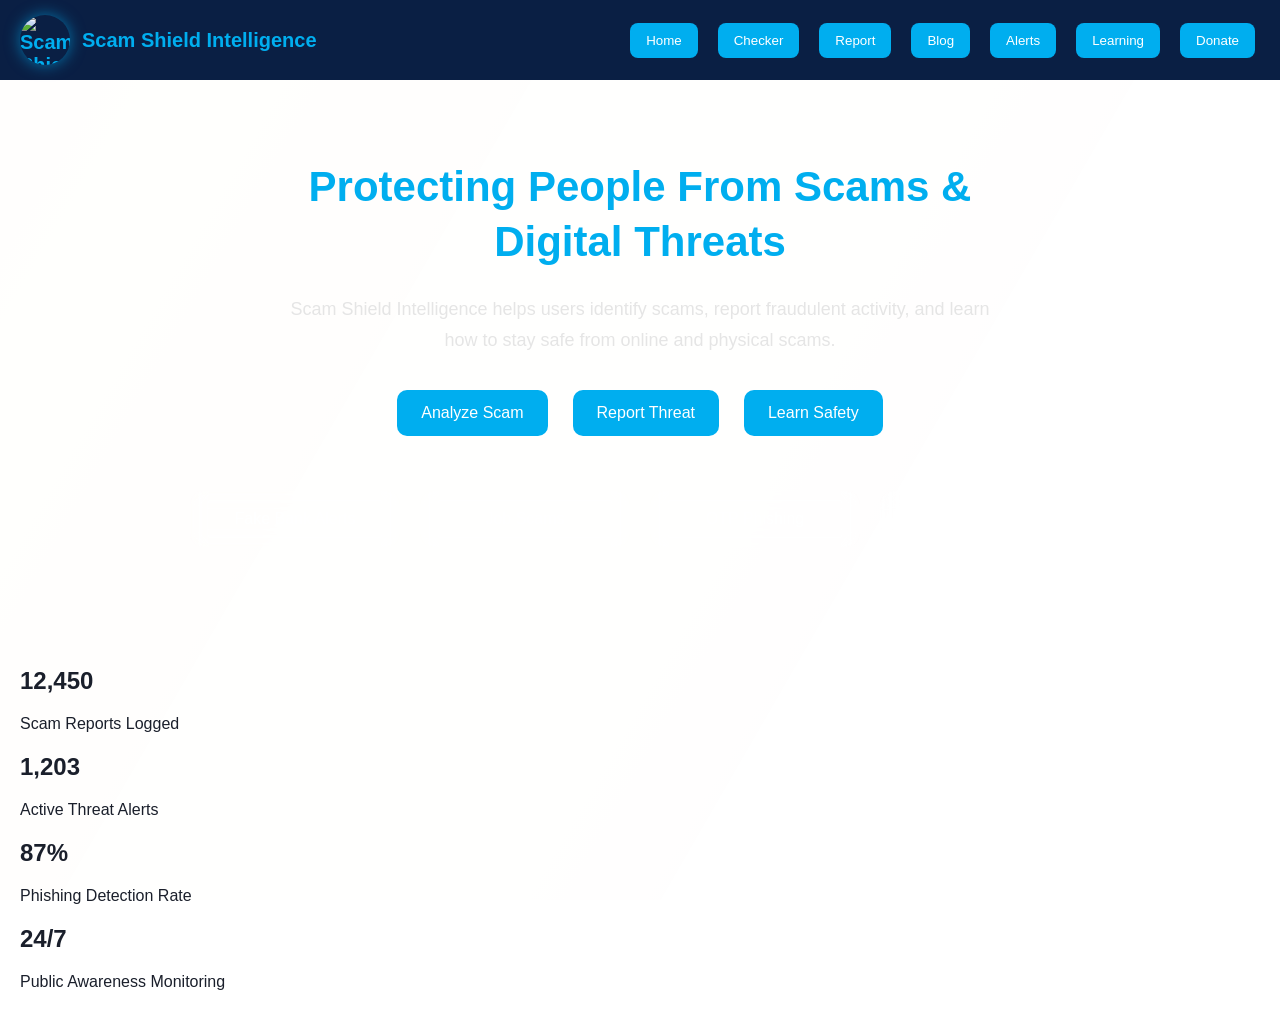
==== frontend/index.html @ 04156fdb "Update index.html Upgrade index.html into Scam Shield cyber intelligence homepage" ====
<!DOCTYPE html>
<html>

<head>

<title>Scam Shield Awareness</title>

<link rel="stylesheet" href="style.css">

</head>

<body>

<!-- Animated Shield Background -->

<div class="shield-background"></div>

<!-- Navbar -->

<nav class="navbar">

<div class="logo">

<img src="logo.png" alt="Scam Shield Logo">

<span>
Scam Shield Intelligence
</span>

</div>

<div class="nav-buttons">

<button onclick="showPage('home')">
Home
</button>

<button onclick="showPage('checker')">
Checker
</button>

<button onclick="showPage('report')">
Report
</button>

<a href="blog.html">

<button>
Blog
</button>

</a>

<a href="reports.html">

<button>
Alerts
</button>

</a>

<a href="learning.html">

<button>
Learning
</button>

</a>

<a href="donation.html">

<button>
Donate
</button>

</a>

</div>

</nav>

<!-- Hero Section -->

<div id="home" class="hero-section">

<h1>

Protecting People From Scams & Digital Threats

</h1>

<p class="hero-text">

Scam Shield Intelligence helps users identify scams,
report fraudulent activity, and learn how to stay safe
from online and physical scams.

</p>

<div class="hero-buttons">

<button onclick="showPage('checker')">

Analyze Scam

</button>

<button onclick="showPage('report')">

Report Threat

</button>

<a href="learning.html">

<button>

Learn Safety

</button>

</a>

</div>

<!-- Scam Topics -->

<div class="scam-topics">

<div class="topic-card">

Fake Bank Alerts

</div>

<div class="topic-card">

Job Scams

</div>

<div class="topic-card">

OTP Phishing

</div>

<div class="topic-card">

Investment Fraud

</div>

</div>

</div>

<!-- Live Scam Intelligence Stats -->

<section class="stats-section">

<div class="stat-card">

<h2>12,450</h2>

<p>Scam Reports Logged</p>

</div>

<div class="stat-card">

<h2>1,203</h2>

<p>Active Threat Alerts</p>

</div>

<div class="stat-card">

<h2>87%</h2>

<p>Phishing Detection Rate</p>

</div>

<div class="stat-card">

<h2>24/7</h2>

<p>Public Awareness Monitoring</p>

</div>

</section>

<!-- Scam Checker -->

<div id="checker" style="display:none">

<h1>Scam Checker</h1>

<textarea id="message" placeholder="Paste message here"></textarea>

<button onclick="checkMessage()">

Analyze

</button>

<h2 id="result"></h2>

</div>

<!-- Report Scam -->

<div id="report" style="display:none">

<h1>Report Scam</h1>

<input id="type" placeholder="Scam Type">

<textarea id="reportMessage" placeholder="Describe scam"></textarea>

<button onclick="submitReport()">

Submit

</button>

</div>

<script src="script.js"></script>

</body>

</html>
---- frontend/style.css ----
/* Base Reset */

body {
  font-family: Arial, sans-serif;
  margin: 0;
  background: #FFFFFF; /* White UI */
  color: #1A1F2B; /* Dark readable text */
}

/* Navbar */

nav {
  display: flex;
  justify-content: space-between;
  padding: 15px 20px;
  background: #0A1F44; /* Cyber blue */
  color: white;
}

/* Buttons */

button {
  margin: 5px;
  padding: 10px 14px;
  cursor: pointer;
  background: #00AEEF; /* Electric blue */
  color: white;
  border: none;
  border-radius: 8px;
}

button:hover {
  background: #1FB6FF;
}

/* Inputs */

textarea, input {
  width: 100%;
  padding: 10px;
  margin-top: 10px;
  border-radius: 6px;
  border: 1px solid #ccc;
}

/* Headings */

h1 {
  color: #0A1F44;
}

/* Section spacing (replace div rule) */

section {
  padding: 20px;
}
/* Learning Container */

.learning-container {
  display: flex;
  flex-direction: column;
  gap: 20px;
  padding: 20px;
}

/* Learning Cards */

.learning-card {
  background: white;
  padding: 20px;
  border-radius: 12px;
  box-shadow: 0 4px 12px rgba(0,0,0,0.08);
}

.learning-card h2 {
  color: #0A1F44;
}
/* Contact Container */

.contact-container {
  padding: 20px;
}

/* Contact Form */

.contact-form {
  background: white;
  padding: 20px;
  border-radius: 12px;
  box-shadow: 0 4px 12px rgba(0,0,0,0.08);
  display: flex;
  flex-direction: column;
  gap: 10px;
}

/* Labels */

.contact-form label {
  font-weight: bold;
  color: #0A1F44;
}

/* Button spacing */

.contact-form button {
  margin-top: 10px;
}
/* Donation Hero */

.donation-hero {

text-align: center;

padding: 60px 20px;

background: #0A1F44;

color: white;

}


/* Donation Container */

.donation-container {

display: flex;

justify-content: center;

padding: 30px 20px;

}


/* Donation Card */

.donation-card {

background: white;

padding: 30px;

border-radius: 16px;

max-width: 500px;

text-align: center;

box-shadow: 0 4px 15px rgba(0,0,0,0.1);

}


/* Donate Button */

.donate-btn {

margin-top: 20px;

padding: 14px 24px;

background: #00AEEF;

border: none;

border-radius: 10px;

color: white;

font-size: 16px;

cursor: pointer;

transition: 0.3s;

}


.donate-btn:hover {

background: #008FCC;

}
/* Animated Brass Shield Background */

.shield-background {

position: fixed;

top: 0;
left: 0;

width: 100%;
height: 100%;

background-image: url("https://i.imgur.com/FxK8a6Y.png");

background-repeat: no-repeat;

background-position: center;

background-size: 70%;

opacity: 0.05;

z-index: -1;

overflow: hidden;

}


/* Shimmer Effect */

.shield-background::after {

content: "";

position: absolute;

top: 0;
left: -100%;

width: 200%;
height: 100%;

background: linear-gradient(
120deg,
transparent,
rgba(255, 215, 0, 0.18),
transparent
);

animation: brassShimmer 12s linear infinite;

}


/* Shimmer Animation */

@keyframes brassShimmer {

0% {

left: -100%;

}

100% {

left: 100%;

}

}
/* Cyber Navbar */

.navbar {

position: sticky;

top: 0;

display: flex;

justify-content: space-between;

align-items: center;

padding: 15px 20px;

background: #0A1F44;

backdrop-filter: blur(10px);

z-index: 1000;

}


/* Logo */

.logo {

font-size: 20px;

font-weight: bold;

color: #00AEEF;

}


/* Nav Buttons */

.nav-buttons {

display: flex;

flex-wrap: wrap;

gap: 10px;

}


/* Navbar Buttons */

.nav-buttons button {

padding: 10px 16px;

border: none;

border-radius: 8px;

background: #00AEEF;

color: white;

cursor: pointer;

transition: 0.3s;

}


/* Hover Effect */

.nav-buttons button:hover {

background: #008FCC;

transform: scale(1.05);

}


/* Mobile Responsive */

@media (max-width: 768px) {

.navbar {

flex-direction: column;

gap: 15px;

}

.nav-buttons {

justify-content: center;

}

}
/* Logo Container */

.logo {

display: flex;

align-items: center;

gap: 12px;

color: #00AEEF;

font-size: 20px;

font-weight: bold;

}


/* Logo Image */

.logo img {

width: 50px;

height: 50px;

border-radius: 50%;

object-fit: cover;

box-shadow: 0 0 15px rgba(0,174,239,0.6);

animation: logoGlow 4s infinite alternate;

}


/* Logo Glow Animation */

@keyframes logoGlow {

0% {

box-shadow: 0 0 10px rgba(0,174,239,0.4);

}

100% {

box-shadow: 0 0 22px rgba(0,174,239,0.9);

}

}
/* Hero Section */

.hero-section {

text-align: center;

padding: 80px 20px;

color: white;

}


/* Hero Title */

.hero-section h1 {

font-size: 42px;

max-width: 800px;

margin: auto;

line-height: 1.3;

color: #00AEEF;

}


/* Hero Text */

.hero-text {

max-width: 700px;

margin: 25px auto;

font-size: 18px;

line-height: 1.7;

color: #E5E5E5;

}


/* Hero Buttons */

.hero-buttons {

display: flex;

justify-content: center;

flex-wrap: wrap;

gap: 15px;

margin-top: 30px;

}


/* Hero Buttons Style */

.hero-buttons button {

padding: 14px 24px;

border: none;

border-radius: 10px;

background: #00AEEF;

color: white;

font-size: 16px;

cursor: pointer;

transition: 0.3s;

}


/* Hover Effect */

.hero-buttons button:hover {

background: #008FCC;

transform: scale(1.05);

}


/* Scam Topics */

.scam-topics {

display: flex;

flex-wrap: wrap;

justify-content: center;

gap: 20px;

margin-top: 50px;

}


/* Topic Cards */

.topic-card {

background: rgba(255,255,255,0.08);

padding: 18px 24px;

border-radius: 12px;

backdrop-filter: blur(8px);

color: white;

border: 1px solid rgba(255,255,255,0.1);

min-width: 160px;

}


/* Mobile Responsive */

@media (max-width: 768px) {

.hero-section h1 {

font-size: 30px;

}

.hero-text {

font-size: 16px;

}

}
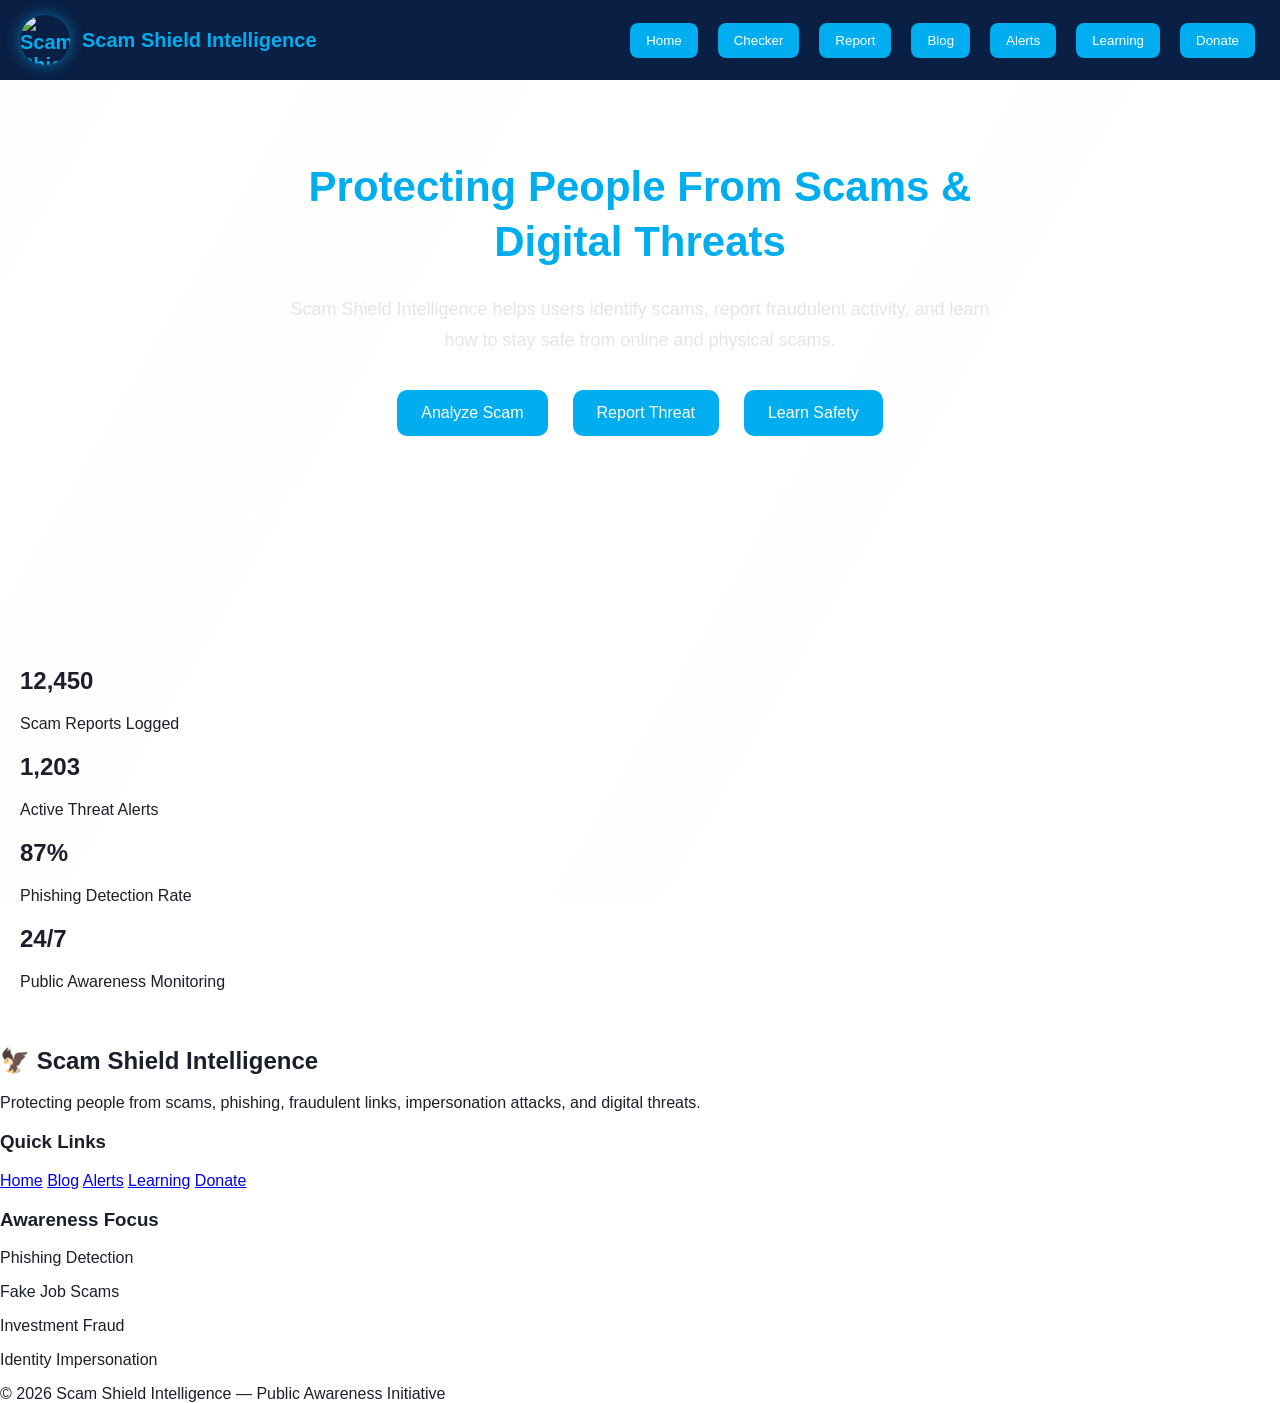
==== commit 1adb3ec5: "Update index.html" ====
--- a/frontend/index.html
+++ b/frontend/index.html
@@ -194,40 +194,142 @@
 </section>
 
 <!-- Scam Checker -->
-
-<div id="checker" style="display:none">
-
-<h1>Scam Checker</h1>
-
-<textarea id="message" placeholder="Paste message here"></textarea>
+<!-- Scam Checker -->
+
+<div id="checker" class="checker-section" style="display:none">
+
+<div class="checker-card">
+
+<h1>Scam Intelligence Analyzer</h1>
+
+<p>
+
+Paste suspicious messages, scam links,
+or phishing texts for analysis.
+
+</p>
+
+<textarea
+id="message"
+placeholder="Paste suspicious message here..."
+></textarea>
 
 <button onclick="checkMessage()">
 
-Analyze
-
-</button>
-
-<h2 id="result"></h2>
-
-</div>
-
-<!-- Report Scam -->
-
-<div id="report" style="display:none">
-
-<h1>Report Scam</h1>
-
-<input id="type" placeholder="Scam Type">
-
-<textarea id="reportMessage" placeholder="Describe scam"></textarea>
+Analyze Threat
+
+</button>
+
+<div id="result" class="result-box">
+
+Threat analysis results will appear here.
+
+</div>
+
+</div>
+
+</div>
+
+<!-- Threat Reporting Section -->
+
+<div id="report" class="report-section" style="display:none">
+
+<div class="report-card-ui">
+
+<h1>Threat Intelligence Report</h1>
+
+<p>
+
+Submit suspicious scams, phishing attempts,
+fraud messages, or impersonation activity.
+
+</p>
+
+<input
+id="type"
+placeholder="Scam Type"
+/>
+
+<textarea
+id="reportMessage"
+placeholder="Describe the scam activity..."
+></textarea>
 
 <button onclick="submitReport()">
 
-Submit
-
-</button>
-
-</div>
+Submit Threat Report
+
+</button>
+
+<div class="report-status">
+
+Threat reports help improve public scam awareness.
+
+</div>
+
+</div>
+
+</div>
+<!-- Footer -->
+
+<footer class="footer">
+
+<div class="footer-container">
+
+<!-- Brand -->
+
+<div class="footer-brand">
+
+<h2>🦅 Scam Shield Intelligence</h2>
+
+<p>
+
+Protecting people from scams, phishing,
+fraudulent links, impersonation attacks,
+and digital threats.
+
+</p>
+
+</div>
+
+<!-- Quick Links -->
+
+<div class="footer-links">
+
+<h3>Quick Links</h3>
+
+<a href="index.html">Home</a>
+<a href="blog.html">Blog</a>
+<a href="reports.html">Alerts</a>
+<a href="learning.html">Learning</a>
+<a href="donation.html">Donate</a>
+
+</div>
+
+<!-- Awareness -->
+
+<div class="footer-awareness">
+
+<h3>Awareness Focus</h3>
+
+<p>Phishing Detection</p>
+<p>Fake Job Scams</p>
+<p>Investment Fraud</p>
+<p>Identity Impersonation</p>
+
+</div>
+
+</div>
+
+<!-- Bottom -->
+
+<div class="footer-bottom">
+
+© 2026 Scam Shield Intelligence — Public Awareness Initiative
+
+</div>
+
+</footer>
 
 <script src="script.js"></script>
 
--- a/frontend/style.css
+++ b/frontend/style.css
@@ -564,3 +564,306 @@
 }
 
 }
+/* Checker Section */
+
+.checker-section {
+
+display: flex;
+
+justify-content: center;
+
+padding: 60px 20px;
+
+}
+
+
+/* Checker Card */
+
+.checker-card {
+
+background: rgba(255,255,255,0.08);
+
+backdrop-filter: blur(10px);
+
+padding: 35px;
+
+border-radius: 18px;
+
+width: 100%;
+
+max-width: 700px;
+
+text-align: center;
+
+border: 1px solid rgba(255,255,255,0.1);
+
+box-shadow: 0 0 20px rgba(0,174,239,0.1);
+
+}
+
+
+/* Checker Title */
+
+.checker-card h1 {
+
+color: #00AEEF;
+
+margin-bottom: 15px;
+
+}
+
+
+/* Checker Text */
+
+.checker-card p {
+
+color: white;
+
+margin-bottom: 25px;
+
+line-height: 1.6;
+
+}
+
+
+/* Textarea */
+
+.checker-card textarea {
+
+width: 100%;
+
+height: 180px;
+
+padding: 15px;
+
+border-radius: 12px;
+
+border: none;
+
+resize: none;
+
+font-size: 16px;
+
+margin-bottom: 20px;
+
+outline: none;
+
+}
+
+
+/* Analyze Button */
+
+.checker-card button {
+
+padding: 14px 24px;
+
+border: none;
+
+border-radius: 10px;
+
+background: #00AEEF;
+
+color: white;
+
+font-size: 16px;
+
+cursor: pointer;
+
+transition: 0.3s;
+
+}
+
+
+/* Hover */
+
+.checker-card button:hover {
+
+background: #008FCC;
+
+transform: scale(1.05);
+
+}
+
+
+/* Result Box */
+
+.result-box {
+
+margin-top: 25px;
+
+padding: 18px;
+
+border-radius: 12px;
+
+background: rgba(255,255,255,0.06);
+
+color: white;
+
+min-height: 60px;
+
+display: flex;
+
+align-items: center;
+
+justify-content: center;
+
+text-align: center;
+
+}
+/* Report Section */
+
+.report-section {
+
+display: flex;
+
+justify-content: center;
+
+padding: 60px 20px;
+
+}
+
+
+/* Report Card */
+
+.report-card-ui {
+
+background: rgba(255,255,255,0.08);
+
+backdrop-filter: blur(10px);
+
+padding: 35px;
+
+border-radius: 18px;
+
+width: 100%;
+
+max-width: 700px;
+
+text-align: center;
+
+border: 1px solid rgba(255,255,255,0.1);
+
+box-shadow: 0 0 20px rgba(0,174,239,0.1);
+
+}
+
+
+/* Report Title */
+
+.report-card-ui h1 {
+
+color: #00AEEF;
+
+margin-bottom: 15px;
+
+}
+
+
+/* Report Text */
+
+.report-card-ui p {
+
+color: white;
+
+margin-bottom: 25px;
+
+line-height: 1.6;
+
+}
+
+
+/* Input Field */
+
+.report-card-ui input {
+
+width: 100%;
+
+padding: 15px;
+
+border-radius: 12px;
+
+border: none;
+
+margin-bottom: 20px;
+
+font-size: 16px;
+
+outline: none;
+
+}
+
+
+/* Textarea */
+
+.report-card-ui textarea {
+
+width: 100%;
+
+height: 180px;
+
+padding: 15px;
+
+border-radius: 12px;
+
+border: none;
+
+resize: none;
+
+font-size: 16px;
+
+margin-bottom: 20px;
+
+outline: none;
+
+}
+
+
+/* Submit Button */
+
+.report-card-ui button {
+
+padding: 14px 24px;
+
+border: none;
+
+border-radius: 10px;
+
+background: #00AEEF;
+
+color: white;
+
+font-size: 16px;
+
+cursor: pointer;
+
+transition: 0.3s;
+
+}
+
+
+/* Hover */
+
+.report-card-ui button:hover {
+
+background: #008FCC;
+
+transform: scale(1.05);
+
+}
+
+
+/* Report Status */
+
+.report-status {
+
+margin-top: 20px;
+
+padding: 15px;
+
+border-radius: 12px;
+
+background: rgba(255,255,255,0.06);
+
+color: white;
+
+}
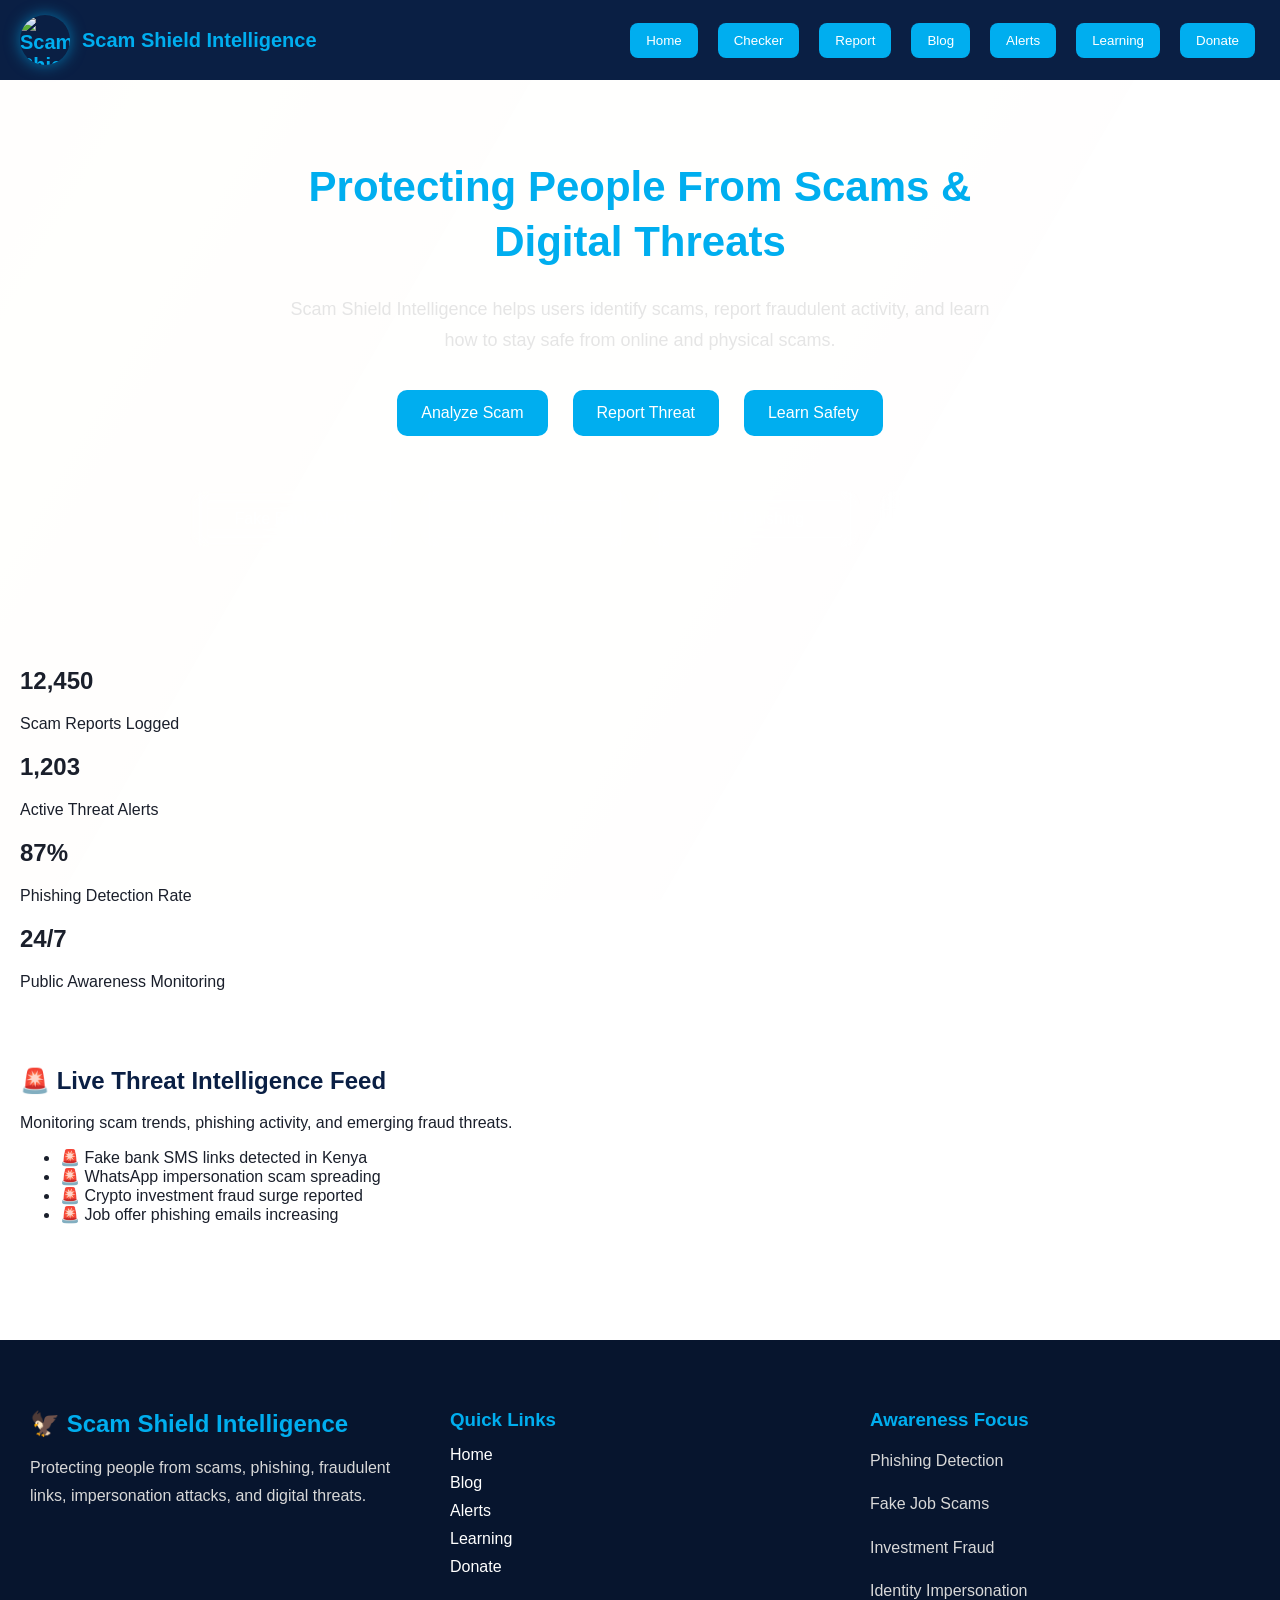
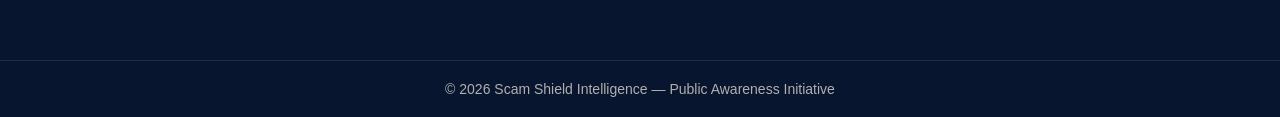
==== commit 0b4bfa90: "Update index.html Add live threat intelligence feed to homepage" ====
--- a/frontend/index.html
+++ b/frontend/index.html
@@ -193,7 +193,29 @@
 
 </section>
 
-<!-- Scam Checker -->
+<!-- Live Threat Feed -->
+
+<section class="alerts-section">
+
+<h1 class="alerts-title">
+
+🚨 Live Threat Intelligence Feed
+
+</h1>
+
+<p class="alerts-subtitle">
+
+Monitoring scam trends, phishing activity,
+and emerging fraud threats.
+
+</p>
+
+<ul id="alerts" class="alerts-feed">
+
+</ul>
+
+</section>
+
 <!-- Scam Checker -->
 
 <div id="checker" class="checker-section" style="display:none">
@@ -270,6 +292,7 @@
 </div>
 
 </div>
+
 <!-- Footer -->
 
 <footer class="footer">
--- a/frontend/style.css
+++ b/frontend/style.css
@@ -867,3 +867,112 @@
 color: white;
 
 }
+/* Footer */
+
+.footer {
+
+background: #07152E;
+
+padding-top: 50px;
+
+margin-top: 80px;
+
+color: white;
+
+}
+
+
+/* Footer Container */
+
+.footer-container {
+
+display: flex;
+
+flex-wrap: wrap;
+
+justify-content: space-between;
+
+gap: 40px;
+
+padding: 0 30px 40px;
+
+}
+
+
+/* Footer Sections */
+
+.footer-brand,
+.footer-links,
+.footer-awareness {
+
+flex: 1;
+
+min-width: 220px;
+
+}
+
+
+/* Footer Headings */
+
+.footer h2,
+.footer h3 {
+
+color: #00AEEF;
+
+margin-bottom: 15px;
+
+}
+
+
+/* Footer Text */
+
+.footer p {
+
+line-height: 1.7;
+
+color: #D8D8D8;
+
+}
+
+
+/* Footer Links */
+
+.footer-links a {
+
+display: block;
+
+margin-bottom: 10px;
+
+text-decoration: none;
+
+color: white;
+
+transition: 0.3s;
+
+}
+
+
+/* Footer Link Hover */
+
+.footer-links a:hover {
+
+color: #00AEEF;
+
+}
+
+
+/* Footer Bottom */
+
+.footer-bottom {
+
+text-align: center;
+
+padding: 20px;
+
+border-top: 1px solid rgba(255,255,255,0.1);
+
+font-size: 14px;
+
+color: #B0B0B0;
+
+}
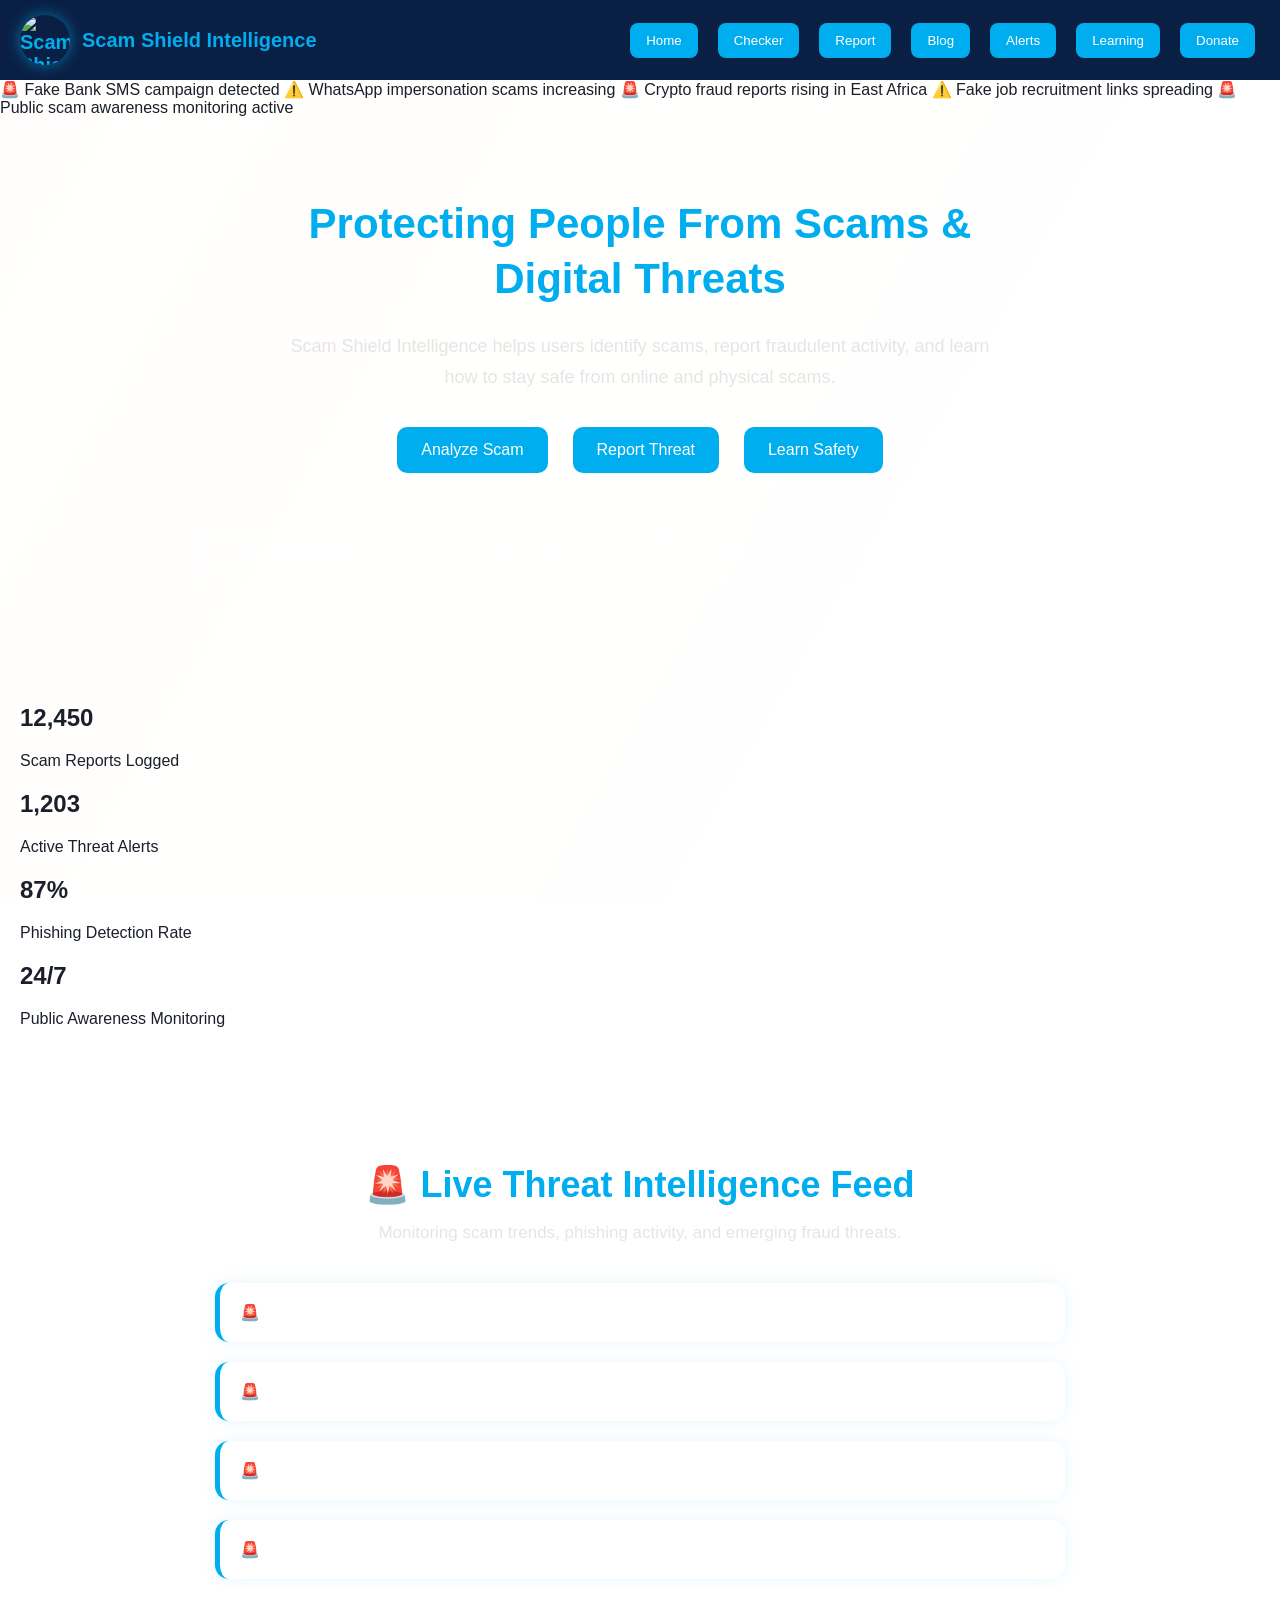
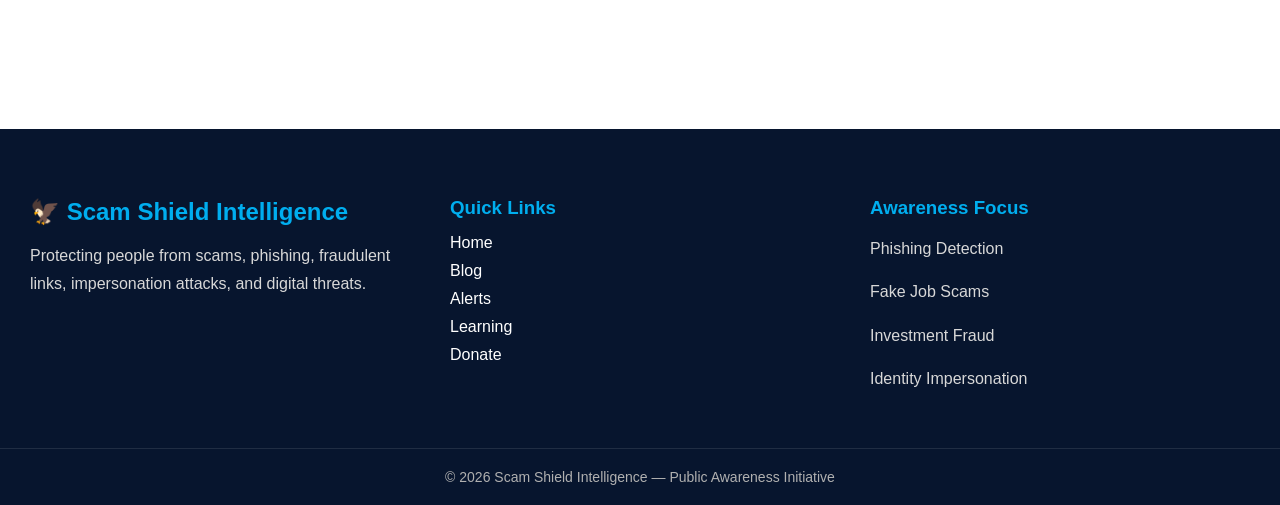
==== commit 6dbecd34: "Update index.html" ====
--- a/frontend/index.html
+++ b/frontend/index.html
@@ -78,7 +78,35 @@
 </div>
 
 </nav>
-
+<!-- Intelligence Ticker -->
+
+<div class="ticker-wrapper">
+
+<div class="ticker">
+
+<span>
+🚨 Fake Bank SMS campaign detected
+</span>
+
+<span>
+⚠️ WhatsApp impersonation scams increasing
+</span>
+
+<span>
+🚨 Crypto fraud reports rising in East Africa
+</span>
+
+<span>
+⚠️ Fake job recruitment links spreading
+</span>
+
+<span>
+🚨 Public scam awareness monitoring active
+</span>
+
+</div>
+
+</div>
 <!-- Hero Section -->
 
 <div id="home" class="hero-section">
--- a/frontend/style.css
+++ b/frontend/style.css
@@ -976,3 +976,95 @@
 color: #B0B0B0;
 
 }
+/* Alerts Section */
+
+.alerts-section {
+
+padding: 70px 20px;
+
+text-align: center;
+
+}
+
+
+/* Alerts Title */
+
+.alerts-title {
+
+color: #00AEEF;
+
+font-size: 36px;
+
+margin-bottom: 15px;
+
+}
+
+
+/* Alerts Subtitle */
+
+.alerts-subtitle {
+
+color: #E5E5E5;
+
+margin-bottom: 40px;
+
+font-size: 17px;
+
+}
+
+
+/* Alerts Feed */
+
+.alerts-feed {
+
+list-style: none;
+
+padding: 0;
+
+max-width: 850px;
+
+margin: auto;
+
+display: flex;
+
+flex-direction: column;
+
+gap: 20px;
+
+}
+
+
+/* Alert Item */
+
+.alerts-feed li {
+
+background: rgba(255,255,255,0.08);
+
+padding: 20px;
+
+border-radius: 14px;
+
+backdrop-filter: blur(10px);
+
+border-left: 5px solid #00AEEF;
+
+color: white;
+
+text-align: left;
+
+box-shadow: 0 0 15px rgba(0,174,239,0.1);
+
+transition: 0.3s;
+
+}
+
+
+/* Hover Effect */
+
+.alerts-feed li:hover {
+
+transform: translateX(5px);
+
+box-shadow: 0 0 25px rgba(0,174,239,0.2);
+
+}
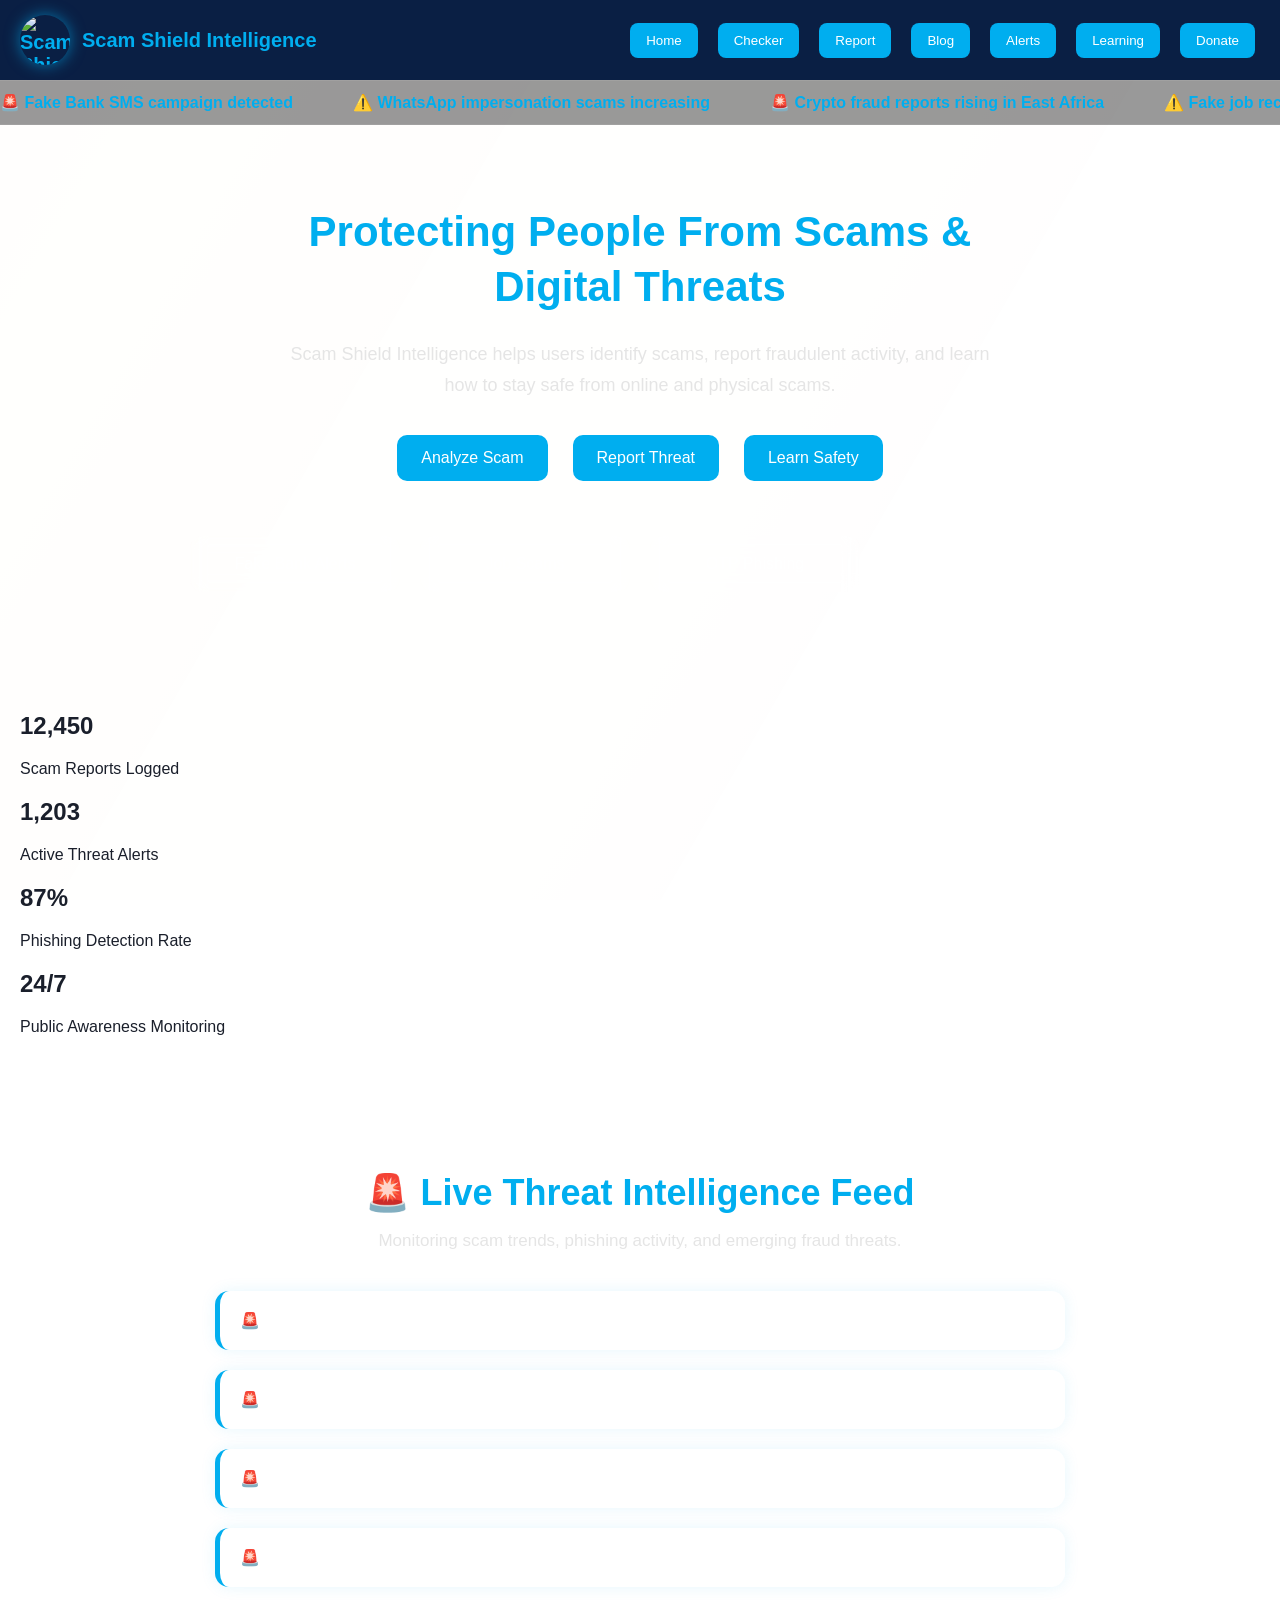
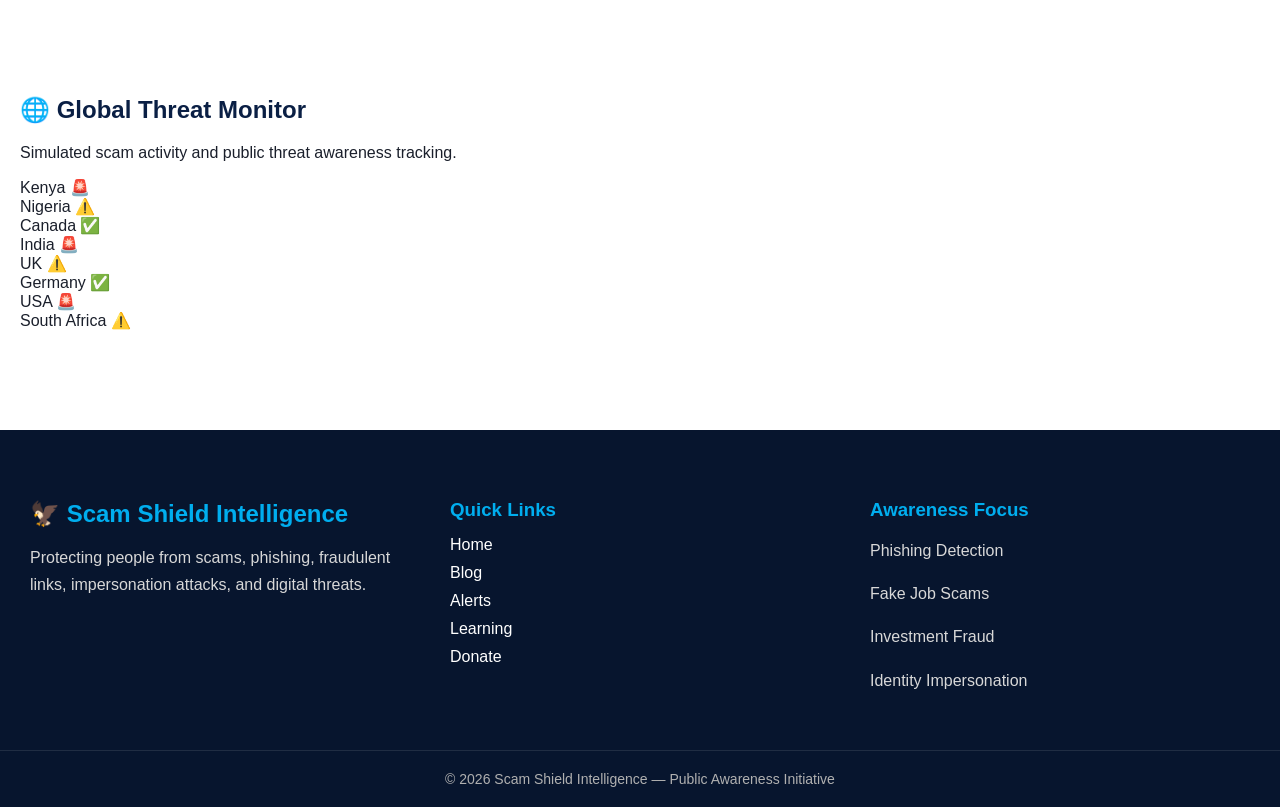
==== commit be3e585e: "Update index.html" ====
--- a/frontend/index.html
+++ b/frontend/index.html
@@ -243,7 +243,63 @@
 </ul>
 
 </section>
-
+<!-- Global Threat Monitor -->
+
+<section class="map-section">
+
+<h1 class="map-title">
+
+🌐 Global Threat Monitor
+
+</h1>
+
+<p class="map-subtitle">
+
+Simulated scam activity and public threat awareness tracking.
+
+</p>
+
+<div class="map-container">
+
+<div class="map-grid">
+
+<div class="threat-node high">
+Kenya 🚨
+</div>
+
+<div class="threat-node medium">
+Nigeria ⚠️
+</div>
+
+<div class="threat-node low">
+Canada ✅
+</div>
+
+<div class="threat-node high">
+India 🚨
+</div>
+
+<div class="threat-node medium">
+UK ⚠️
+</div>
+
+<div class="threat-node low">
+Germany ✅
+</div>
+
+<div class="threat-node high">
+USA 🚨
+</div>
+
+<div class="threat-node medium">
+South Africa ⚠️
+</div>
+
+</div>
+
+</div>
+
+</section>
 <!-- Scam Checker -->
 
 <div id="checker" class="checker-section" style="display:none">
--- a/frontend/style.css
+++ b/frontend/style.css
@@ -1068,3 +1068,58 @@
 box-shadow: 0 0 25px rgba(0,174,239,0.2);
 
 }
+/* Ticker Wrapper */
+
+.ticker-wrapper {
+
+width: 100%;
+
+overflow: hidden;
+
+background: rgba(0,0,0,0.4);
+
+border-top: 1px solid rgba(255,255,255,0.08);
+
+border-bottom: 1px solid rgba(255,255,255,0.08);
+
+padding: 12px 0;
+
+}
+
+
+/* Ticker */
+
+.ticker {
+
+display: flex;
+
+gap: 60px;
+
+white-space: nowrap;
+
+animation: tickerMove 28s linear infinite;
+
+color: #00AEEF;
+
+font-weight: bold;
+
+}
+
+
+/* Ticker Animation */
+
+@keyframes tickerMove {
+
+0% {
+
+transform: translateX(100%);
+
+}
+
+100% {
+
+transform: translateX(-100%);
+
+}
+
+}
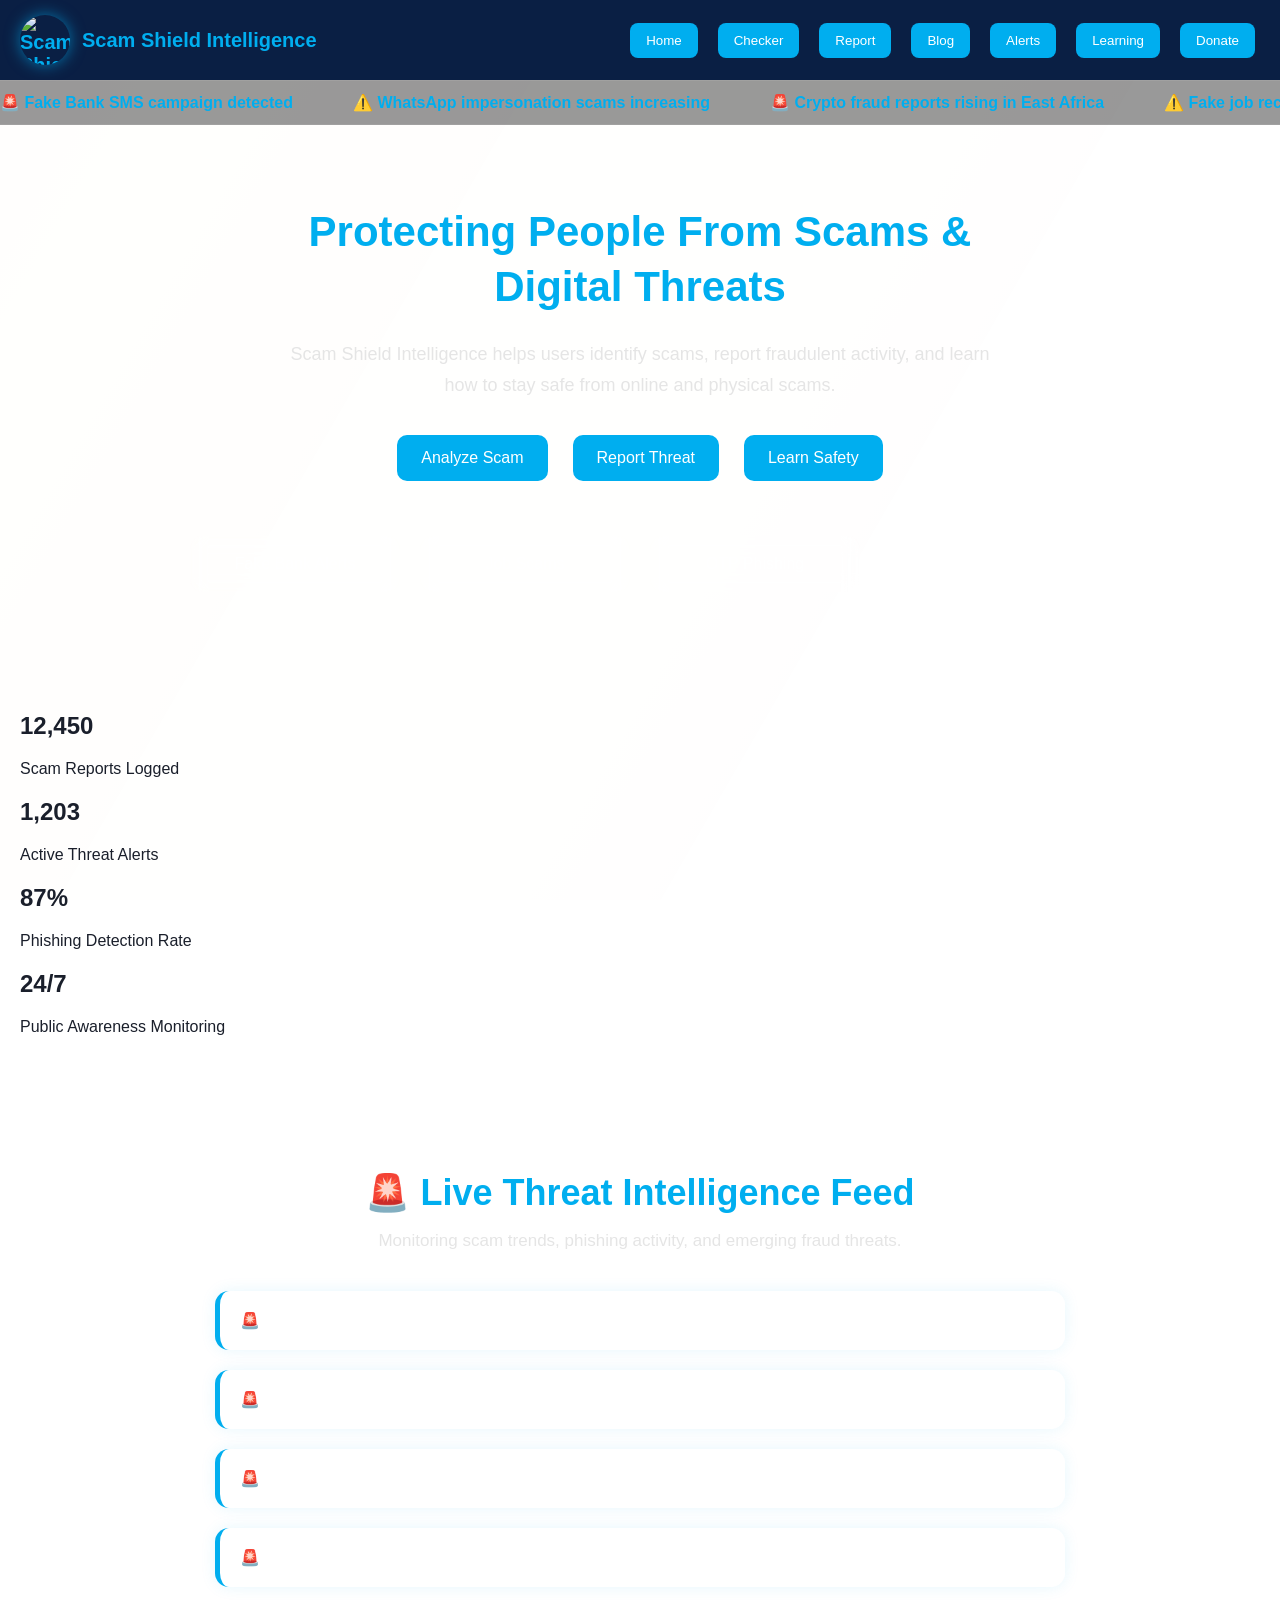
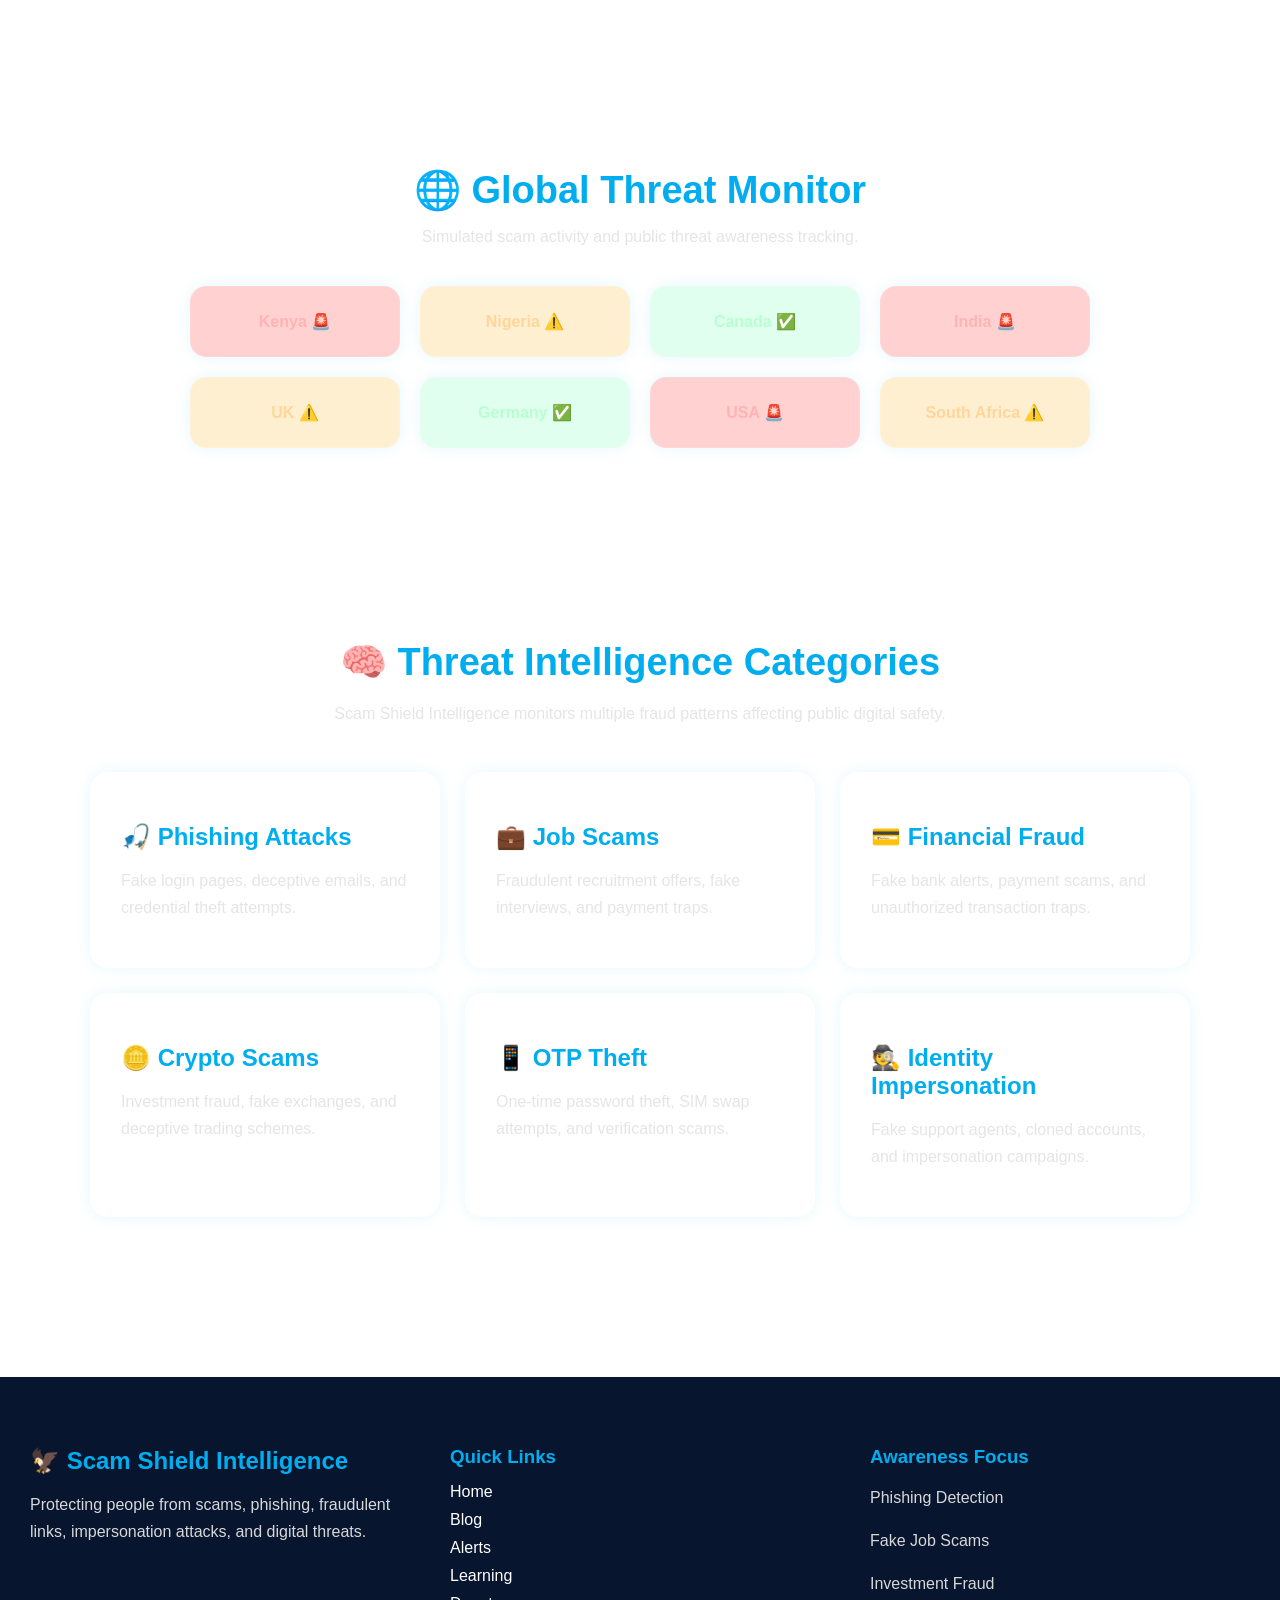
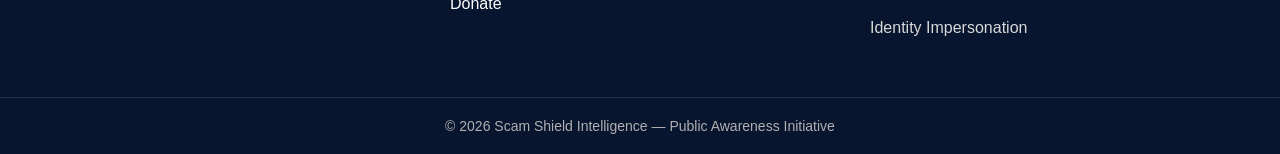
==== commit b8a865da: "Update index.html" ====
--- a/frontend/index.html
+++ b/frontend/index.html
@@ -300,6 +300,56 @@
 </div>
 
 </section>
+
+<!-- Threat Categories -->
+
+<section class="categories-section">
+
+<h1 class="categories-title">
+🧠 Threat Intelligence Categories
+</h1>
+
+<p class="categories-subtitle">
+Scam Shield Intelligence monitors multiple fraud
+patterns affecting public digital safety.
+</p>
+
+<div class="categories-grid">
+
+<div class="category-card">
+<h2>🎣 Phishing Attacks</h2>
+<p>Fake login pages, deceptive emails, and credential theft attempts.</p>
+</div>
+
+<div class="category-card">
+<h2>💼 Job Scams</h2>
+<p>Fraudulent recruitment offers, fake interviews, and payment traps.</p>
+</div>
+
+<div class="category-card">
+<h2>💳 Financial Fraud</h2>
+<p>Fake bank alerts, payment scams, and unauthorized transaction traps.</p>
+</div>
+
+<div class="category-card">
+<h2>🪙 Crypto Scams</h2>
+<p>Investment fraud, fake exchanges, and deceptive trading schemes.</p>
+</div>
+
+<div class="category-card">
+<h2>📱 OTP Theft</h2>
+<p>One-time password theft, SIM swap attempts, and verification scams.</p>
+</div>
+
+<div class="category-card">
+<h2>🕵️ Identity Impersonation</h2>
+<p>Fake support agents, cloned accounts, and impersonation campaigns.</p>
+</div>
+
+</div>
+
+</section>
+
 <!-- Scam Checker -->
 
 <div id="checker" class="checker-section" style="display:none">
--- a/frontend/style.css
+++ b/frontend/style.css
@@ -1123,3 +1123,237 @@
 }
 
 }
+/* Map Section */
+
+.map-section {
+
+padding: 80px 20px;
+
+text-align: center;
+
+}
+
+
+/* Map Title */
+
+.map-title {
+
+font-size: 38px;
+
+color: #00AEEF;
+
+margin-bottom: 15px;
+
+}
+
+
+/* Subtitle */
+
+.map-subtitle {
+
+color: #E5E5E5;
+
+margin-bottom: 40px;
+
+}
+
+
+/* Map Container */
+
+.map-container {
+
+display: flex;
+
+justify-content: center;
+
+}
+
+
+/* Grid */
+
+.map-grid {
+
+display: grid;
+
+grid-template-columns: repeat(auto-fit, minmax(180px, 1fr));
+
+gap: 20px;
+
+max-width: 900px;
+
+width: 100%;
+
+}
+
+
+/* Threat Node */
+
+.threat-node {
+
+padding: 25px;
+
+border-radius: 16px;
+
+font-weight: bold;
+
+backdrop-filter: blur(10px);
+
+border: 1px solid rgba(255,255,255,0.1);
+
+box-shadow: 0 0 15px rgba(0,174,239,0.1);
+
+transition: 0.3s;
+
+}
+
+
+/* Hover */
+
+.threat-node:hover {
+
+transform: scale(1.05);
+
+}
+
+
+/* Threat Levels */
+
+.high {
+
+background: rgba(255,0,0,0.18);
+
+color: #FFB3B3;
+
+}
+
+
+.medium {
+
+background: rgba(255,165,0,0.18);
+
+color: #FFD699;
+
+}
+
+
+.low {
+
+background: rgba(0,255,120,0.12);
+
+color: #B7FFD1;
+
+}
+/* Categories Section */
+
+.categories-section {
+
+padding: 80px 20px;
+
+text-align: center;
+
+}
+
+
+/* Title */
+
+.categories-title {
+
+font-size: 38px;
+
+color: #00AEEF;
+
+margin-bottom: 15px;
+
+}
+
+
+/* Subtitle */
+
+.categories-subtitle {
+
+color: #E5E5E5;
+
+margin-bottom: 45px;
+
+max-width: 800px;
+
+margin-left: auto;
+
+margin-right: auto;
+
+line-height: 1.7;
+
+}
+
+
+/* Categories Grid */
+
+.categories-grid {
+
+display: grid;
+
+grid-template-columns: repeat(auto-fit, minmax(260px, 1fr));
+
+gap: 25px;
+
+max-width: 1100px;
+
+margin: auto;
+
+}
+
+
+/* Category Card */
+
+.category-card {
+
+background: rgba(255,255,255,0.08);
+
+padding: 30px;
+
+border-radius: 18px;
+
+backdrop-filter: blur(10px);
+
+border: 1px solid rgba(255,255,255,0.1);
+
+box-shadow: 0 0 15px rgba(0,174,239,0.1);
+
+transition: 0.3s;
+
+text-align: left;
+
+}
+
+
+/* Hover */
+
+.category-card:hover {
+
+transform: translateY(-8px);
+
+box-shadow: 0 0 25px rgba(0,174,239,0.2);
+
+}
+
+
+/* Heading */
+
+.category-card h2 {
+
+color: #00AEEF;
+
+margin-bottom: 15px;
+
+}
+
+
+/* Text */
+
+.category-card p {
+
+color: #E5E5E5;
+
+line-height: 1.7;
+
+}
